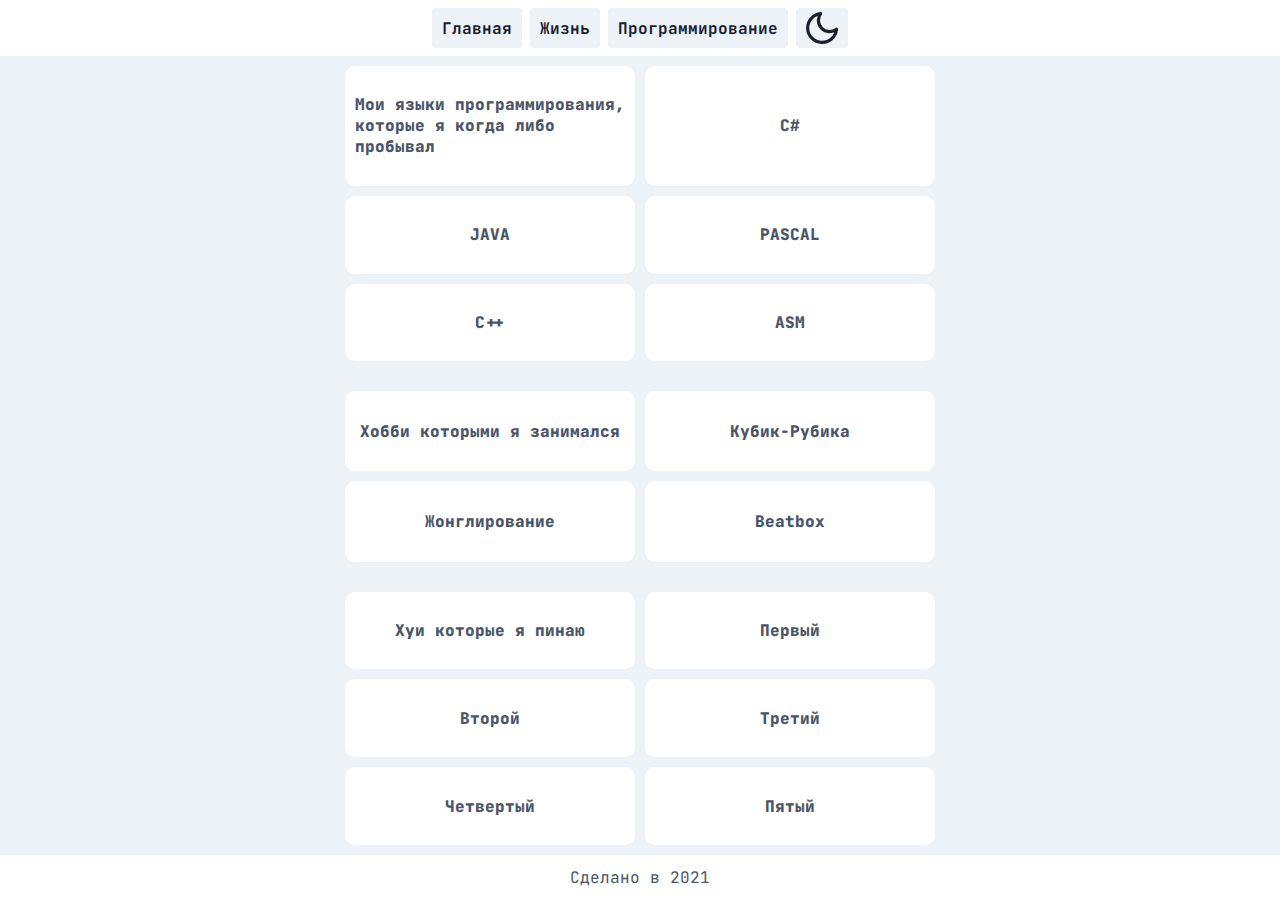
==== index.html @ dfa910d7 "Add files via upload" ====
<!DOCTYPE html>
<html lang="ru" data-theme="light">
<head>
	<meta charset="UTF-8">
	<meta name="viewport" content="width=device-width, initial-scale=1.0">
	<meta name="color-scheme" content="dark light">
	<link rel="stylesheet" href="css/style.css">
	<link rel="stylesheet" href="css/light.css">
	<link rel="stylesheet" href="css/dark.css">
	<title>Обо мне</title>
	<script type="text/javascript" src="js/script.js"></script>
</head>
<body>
	<header>
		<nav>
			<a href="index.html">Главная</a>
			<a href="">Жизнь</a>
			<a href="">Программирование</a>
			<button id="theme-switcher">
				<svg xmlns="http://www.w3.org/2000/svg" viewBox="0 0 19.96 19.96" fill="none" stroke="#000" stroke-linecap="round" stroke-linejoin="round" stroke-width="2"><title>moon</title><path d="M19,10.79A9,9,0,1,1,9.17,1,7,7,0,0,0,19,10.79Z" transform="translate(0)"/></svg>
			</button>
		</nav>
	</header>
	<main>
		<section class="post">
			<div class="lang">
				<p>Мои языки программирования, которые я когда либо пробывал</p>
			</div>
			<div class="lang">
				<p>C#</p>
			</div>
			<div class="lang">
				<p>JAVA</p>
			</div>
			<div class="lang">
				<p>PASCAL</p>
			</div>
			<div class="lang">
				<p>C++</p>
			</div>
			<div class="lang">
				<p>ASM</p>
			</div>
		</section>
		<section class="post">
			<div class="lang">
				<p>Хобби которыми я занимался</p>
			</div>
			<div class="lang">
				<p>Кубик-Рубика</p>
			</div>
			<div class="lang">
				<p>Жонглирование</p>
			</div>
			<div class="lang">
				<p>Beatbox</p>
			</div>
		</section>
		<section class="post">
			<div class="lang">
				<p>Хуи которые я пинаю</p>
			</div>
			<div class="lang">
				<p>Первый</p>
			</div>
			<div class="lang">
				<p>Второй</p>
			</div>
			<div class="lang">
				<p>Третий</p>
			</div>
			<div class="lang">
				<p>Четвертый</p>
			</div>
			<div class="lang">
				<p>Пятый</p>
			</div>
		</section>
	</main>
	<footer>
		<span>Сделано в 2021</span>
	</footer>
</body>
</html>
---- css/style.css ----
@font-face {
 font-family: "JetBrainsMono Regular";
 src: url("../fonts/JetBrainsMono-Regular.ttf") format("truetype");
 font-style: normal;
}
@font-face {
 font-family: "JetBrainsMono Bold";
 src: url("../fonts/JetBrainsMono-Bold.ttf") format("truetype");
 font-style: normal;
}
@font-face {
 font-family: "JetBrainsMono-ExtraBold";
 src: url("../fonts/JetBrainsMono-ExtraBold.ttf") format("truetype");
 font-style: normal;
}
:root{
	--size-rounded-control: 0.25rem;
	--font-standard: "JetBrainsMono Regular";
	--font-bold: "JetBrainsMono Bold";
	--color-brand: #5da545;
}
html{
	height: 100vh;
}
body{
	height: 100vh;
	display: flex;
	flex-direction: column;
	padding: 0px;
	margin: 0px;
	color: var(--text-color);
	font-family: var(--font-standard);
}
header{
	height: 2.5em;
	padding: 0.5em;
	display: flex;
	justify-content: center;
	align-items: center;
	background-color: var(--bg-raised-color);
}
nav{
	height: 100%;
	display: flex;
	justify-content: center;
	gap: 0.5em;
}
nav a{
	padding: 10px;
	display: flex;
	align-items: center;
	background-color: var(--bg-button-color);
	text-decoration: none;
	font-family: var(--font-bold);
	color: var(--text-button-color);
	border-radius: var(--size-rounded-control);
}
nav button{
	display: flex;
	align-items: center;
	height: 100%;
	margin: 0;
	padding: 0;
	background-color: var(--bg-button-color);
	border: none;
	border-radius: var(--size-rounded-control);
}
nav a:hover{
	color: var(--color-brand);
}
#theme-switcher svg{
	height: 80%;
	padding: 10px;
	stroke: var(--text-button-color);
}
#theme-switcher svg:hover{
	stroke: var(--color-brand);
	fill: var(--color-brand);
}
nav button:hover{
	cursor: pointer;
}
main{
	background-color: var(--bg-color);
	flex-grow: 1;
	display: grid;
	padding: 10px;
	grid-gap: 30px;
	justify-content: center;
	grid-template-columns: repeat(auto-fill, 1fr);
}
main .post{
	display: grid;
	grid-template-columns: repeat(auto-fill, minmax(200px, 1fr));
	grid-gap: 10px;
}
main .post .lang{
	display: flex;
	flex-direction: column;
	justify-content: center;
	align-items: center;
	border-radius: 10px;
	background: var(--bg-raised-color);
	padding: 10px;
}
main .post .lang p{
	color: var(--text-color);
	font-family: "JetBrainsMono-ExtraBold";
	font-size: 1em;
	
}
main .post .lang:first-child{
	color: var(--text-color);
	font-size: 1em;
}
footer{
	background-color: var(--bg-raised-color);
	height: 5vh;
	display: flex;
	justify-content: center;
	align-items: center;
}
---- css/light.css ----
[data-theme="light"]{
	--bg-color: #edf2f7;
	--bg-raised-color: #ffffff;
	--bg-button-color: var(--bg-color);
	--text-color: #4a5568;
	--text-dark-color: #1a202c;
	--text-button-color: var(--text-dark-color);
}
---- css/dark.css ----
[data-theme="dark"]{
	--bg-color: #171719;
	--bg-raised-color: #222224;
	--bg-button-color: #343438;
	--text-color: #cecece;
	--text-dark-color: #fbf8ec;
	--text-button-color: var(--text-color);
}
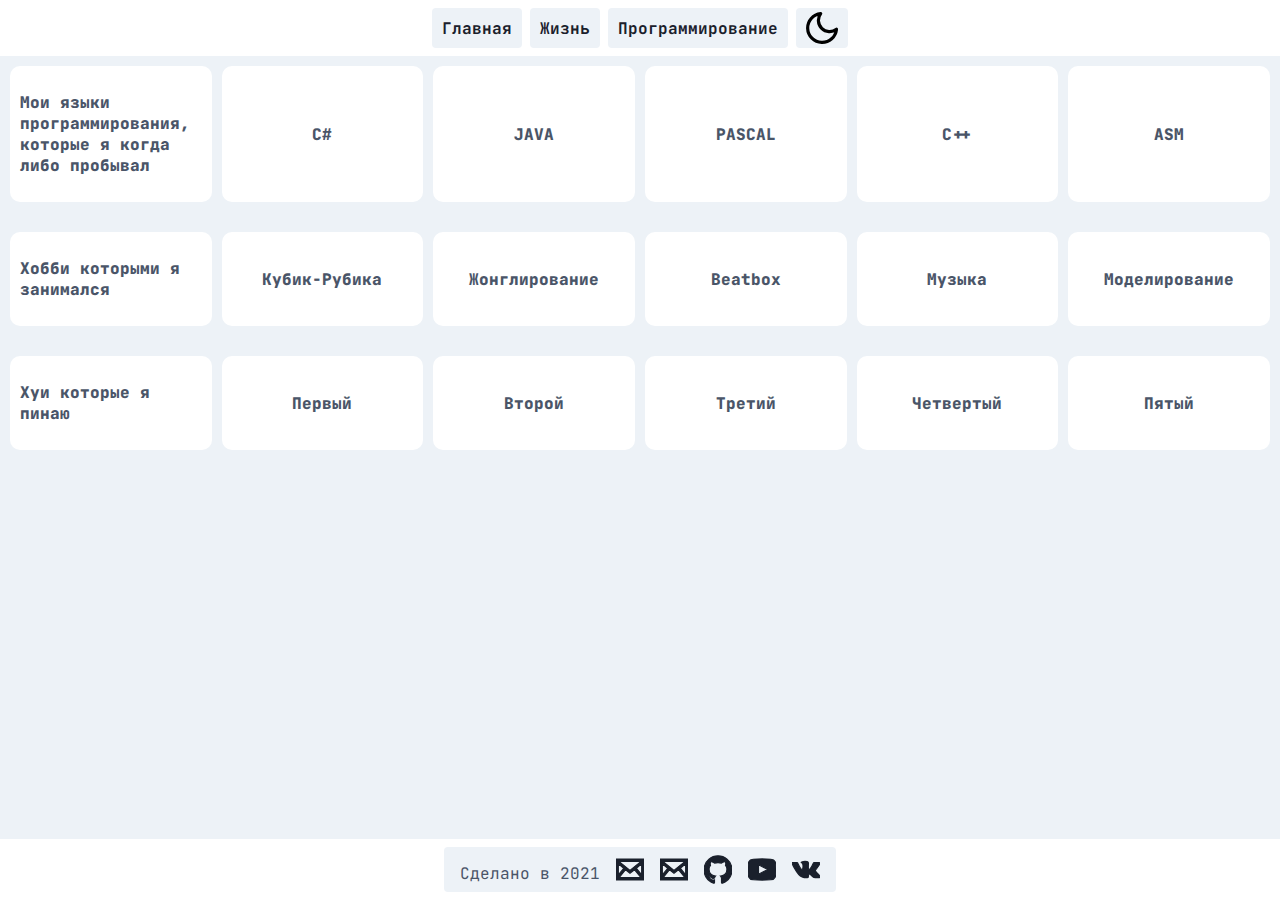
==== commit 8aea2cf1: "Add files via upload" ====
--- a/index.html
+++ b/index.html
@@ -9,6 +9,22 @@
 	<link rel="stylesheet" href="css/dark.css">
 	<title>Обо мне</title>
 	<script type="text/javascript" src="js/script.js"></script>
+	<svg xmlns="http://www.w3.org/2000/svg" style="display: none;">
+		<defs>
+			<svg id="emailsvgicon" viewBox="0 0 24 24" stroke="currentColor">
+				<path class="child" d="M0 3v18h24v-18h-24zm6.623 7.929l-4.623 5.712v-9.458l4.623 3.746zm-4.141-5.929h19.035l-9.517 7.713-9.518-7.713zm5.694 7.188l3.824 3.099 3.83-3.104 5.612 6.817h-18.779l5.513-6.812zm9.208-1.264l4.616-3.741v9.348l-4.616-5.607z"/>
+			</svg>
+			<svg id="githubsvgicon" viewBox="0 0 24 23.41" stroke="currentColor">
+				<path class="child" d="M12,0A12,12,0,0,0,8.21,23.39c.6.11.79-.26.79-.58V20.58c-3.34.72-4-1.42-4-1.42A3.19,3.19,0,0,0,3.63,17.4c-1.08-.74.09-.72.09-.72a2.52,2.52,0,0,1,1.84,1.23,2.54,2.54,0,0,0,3.49,1,2.53,2.53,0,0,1,.76-1.6C7.15,17,4.34,16,4.34,11.37A4.63,4.63,0,0,1,5.58,8.15,4.28,4.28,0,0,1,5.7,5s1-.32,3.3,1.23a11.49,11.49,0,0,1,3-.41,11.63,11.63,0,0,1,3,.41C17.3,4.66,18.3,5,18.3,5a4.23,4.23,0,0,1,.12,3.17,4.63,4.63,0,0,1,1.24,3.22c0,4.61-2.81,5.63-5.48,5.93A2.86,2.86,0,0,1,15,19.52v3.29c0,.32.19.69.8.58A12,12,0,0,0,12,0Z"/>
+			</svg>
+			<svg id="youtubesvgicon" viewBox="0 0 24 24" stroke="currentColor">
+				<path class="child" d="M19.61,3.18C16,2.94,8,2.94,4.39,3.18.49,3.45,0,5.8,0,12s.48,8.55,4.39,8.82c3.6.24,11.62.24,15.22,0C23.51,20.55,24,18.2,24,12S23.52,3.45,19.61,3.18ZM9,16V8l8,4Z"/>
+			</svg>
+			<svg id="vksvgicon" viewBox="0 0 24 24" stroke="currentColor">
+				<path class="child" d="M13.16,19a.79.79,0,0,0,.85-.91c0-1.92.72-2.95,2.06-1.61C17.56,18,17.87,19,19.67,19h3.21c.8,0,1.12-.26,1.12-.66,0-.87-1.42-2.39-2.62-3.51-1.69-1.56-1.77-1.6-.32-3.48C22.86,9,25.22,6,23.14,6h-4c-.77,0-.82.44-1.1,1.08-1,2.35-2.88,5.39-3.6,4.93S14,9.6,14.1,6.74c0-.75,0-1.27-1.14-1.54A8.36,8.36,0,0,0,11.15,5c-2.28,0-3.84,1-3,1.12,1.57.29,1.42,3.69,1.05,5.16-.64,2.55-3-2-4-4.31C5,6.43,4.9,6,4,6H.79C.29,6,0,6.16,0,6.52c0,.6,3,6.72,5.79,9.77S11.27,19,13.16,19Z"/>
+			</svg>
+		</defs>
+	</svg>
 </head>
 <body>
 	<header>
@@ -17,68 +33,101 @@
 			<a href="">Жизнь</a>
 			<a href="">Программирование</a>
 			<button id="theme-switcher">
-				<svg xmlns="http://www.w3.org/2000/svg" viewBox="0 0 19.96 19.96" fill="none" stroke="#000" stroke-linecap="round" stroke-linejoin="round" stroke-width="2"><title>moon</title><path d="M19,10.79A9,9,0,1,1,9.17,1,7,7,0,0,0,19,10.79Z" transform="translate(0)"/></svg>
+				<svg xmlns="http://www.w3.org/2000/svg" viewBox="0 0 19.96 19.96" fill="none" stroke="currentColor" stroke-linecap="round" stroke-linejoin="round" stroke-width="2"><title>moon</title><path d="M19,10.79A9,9,0,1,1,9.17,1,7,7,0,0,0,19,10.79Z" transform="translate(0)"/></svg>
 			</button>
 		</nav>
 	</header>
 	<main>
 		<section class="post">
-			<div class="lang">
+			<div>
 				<p>Мои языки программирования, которые я когда либо пробывал</p>
 			</div>
-			<div class="lang">
+			<div>
 				<p>C#</p>
 			</div>
-			<div class="lang">
+			<div>
 				<p>JAVA</p>
 			</div>
-			<div class="lang">
+			<div>
 				<p>PASCAL</p>
 			</div>
-			<div class="lang">
+			<div>
 				<p>C++</p>
 			</div>
-			<div class="lang">
+			<div>
 				<p>ASM</p>
 			</div>
 		</section>
 		<section class="post">
-			<div class="lang">
+			<div>
 				<p>Хобби которыми я занимался</p>
 			</div>
-			<div class="lang">
+			<div>
 				<p>Кубик-Рубика</p>
 			</div>
-			<div class="lang">
+			<div>
 				<p>Жонглирование</p>
 			</div>
-			<div class="lang">
+			<div>
 				<p>Beatbox</p>
+			</div>
+			<div>
+				<p>Музыка</p>
+			</div>
+			<div>
+				<p>Моделирование</p>
 			</div>
 		</section>
 		<section class="post">
-			<div class="lang">
+			<div>
 				<p>Хуи которые я пинаю</p>
 			</div>
-			<div class="lang">
+			<div>
 				<p>Первый</p>
 			</div>
-			<div class="lang">
+			<div>
 				<p>Второй</p>
 			</div>
-			<div class="lang">
+			<div>
 				<p>Третий</p>
 			</div>
-			<div class="lang">
+			<div>
 				<p>Четвертый</p>
 			</div>
-			<div class="lang">
+			<div>
 				<p>Пятый</p>
 			</div>
 		</section>
 	</main>
 	<footer>
-		<span>Сделано в 2021</span>
+		<div class="social">
+			<div><p>Сделано в 2021</p></div>
+			<a href="mailto:dima.aldakimov@gmail.ru">
+				<svg class="emailsvg">
+					<use href="#emailsvgicon"></use>
+				</svg>
+			</a>
+			<a href="mailto:dima.aldakimov@yandex.ru">
+				<svg class="emailsvg">
+					<use href="#emailsvgicon"></use>
+				</svg>
+			</a>
+			<a href="https://github.com/fefemf10">
+				<svg class="githubsvg">
+					<use href="#githubsvgicon"></use>
+				</svg>
+			</a>
+			<a href="https://www.youtube.com/channel/UCoAZ5GSw2wYIrMcOcb4-dIQ">
+				<svg class="youtubesvg">
+					<use href="#youtubesvgicon"></use>
+				</svg>
+			</a>
+			<a href="https://vk.com/fefemf10">
+				<svg class="vksvg">
+					<use href="#vksvgicon"></use>
+				</svg>
+			</a>
+		</div>
 	</footer>
 </body>
-</html>+</html>
--- a/css/style.css
+++ b/css/style.css
@@ -71,10 +71,10 @@
 #theme-switcher svg{
 	height: 80%;
 	padding: 10px;
-	stroke: var(--text-button-color);
+	color: var(--text-button-color);
 }
 #theme-switcher svg:hover{
-	stroke: var(--color-brand);
+	color: var(--color-brand);
 	fill: var(--color-brand);
 }
 nav button:hover{
@@ -86,15 +86,16 @@
 	display: grid;
 	padding: 10px;
 	grid-gap: 30px;
-	justify-content: center;
+	align-content: flex-start;
 	grid-template-columns: repeat(auto-fill, 1fr);
 }
 main .post{
 	display: grid;
 	grid-template-columns: repeat(auto-fill, minmax(200px, 1fr));
+	grid-template-rows: repeat(auto-fill, minmax(10vh, 1fr));
 	grid-gap: 10px;
 }
-main .post .lang{
+main .post div{
 	display: flex;
 	flex-direction: column;
 	justify-content: center;
@@ -103,20 +104,46 @@
 	background: var(--bg-raised-color);
 	padding: 10px;
 }
-main .post .lang p{
+main .post div p{
 	color: var(--text-color);
 	font-family: "JetBrainsMono-ExtraBold";
 	font-size: 1em;
 	
 }
-main .post .lang:first-child{
+main .post div:first-child{
 	color: var(--text-color);
 	font-size: 1em;
 }
 footer{
 	background-color: var(--bg-raised-color);
 	height: 5vh;
+	padding: 0.5em;
 	display: flex;
 	justify-content: center;
 	align-items: center;
+	gap: 1em;
+}
+footer .social{
+	border-radius: var(--size-rounded-control);
+	background-color: var(--bg-button-color);
+	display: flex;
+	padding: 0 1em;
+	gap: 1em;
+	height: 100%;
+	justify-content: center;
+}
+footer .social a{
+	height: 100%;
+	display: flex;
+}
+footer .social a svg{
+	display: flex;
+	width: 28px;
+	justify-content: center;
+	color: var(--text-button-color);
+	fill: var(--text-button-color);
+}
+footer .social a svg:hover{
+	color: var(--color-brand);
+	fill: var(--color-brand);
 }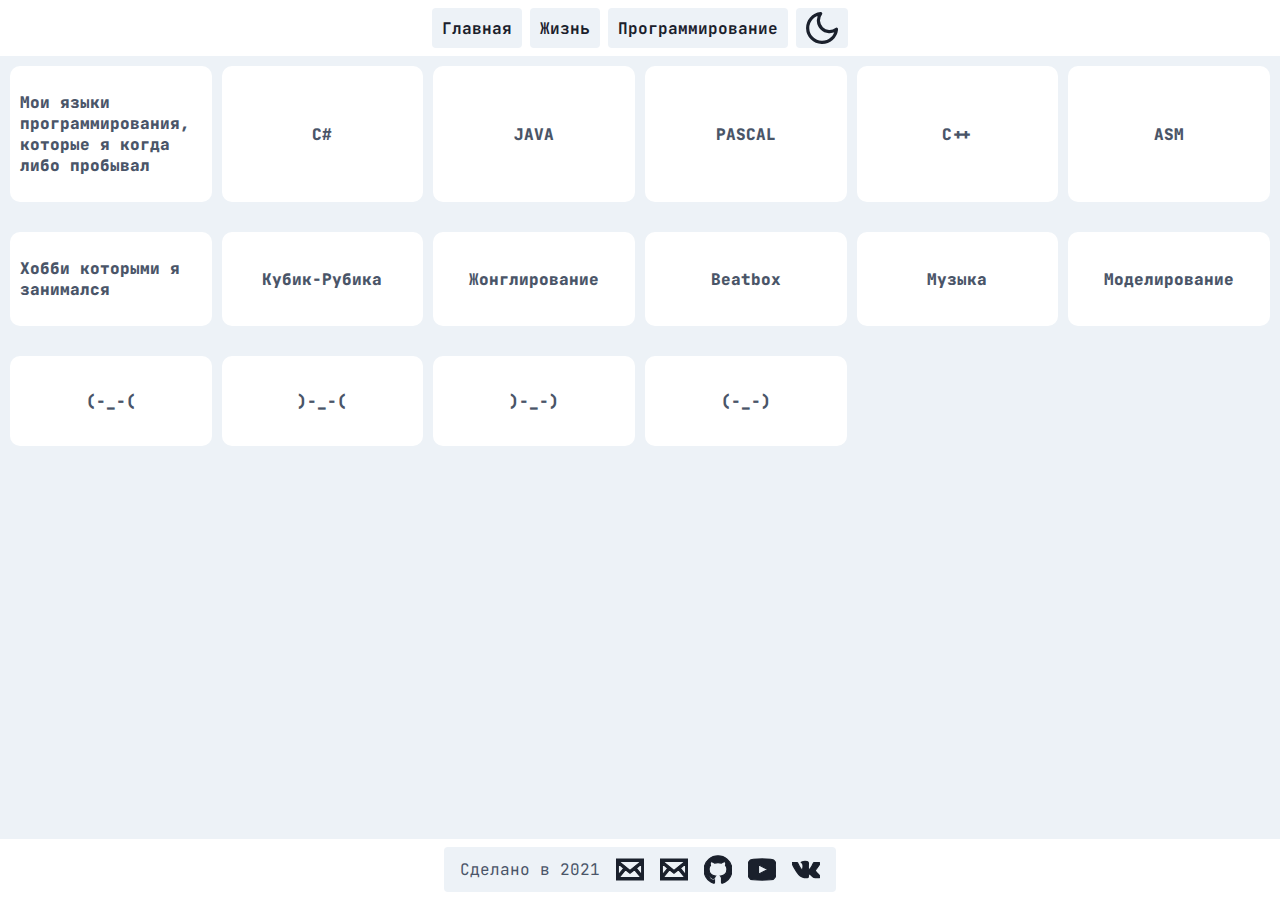
==== commit 87294c34: "a" ====
--- a/index.html
+++ b/index.html
@@ -33,7 +33,6 @@
 			<a href="">Жизнь</a>
 			<a href="">Программирование</a>
 			<button id="theme-switcher">
-				<svg xmlns="http://www.w3.org/2000/svg" viewBox="0 0 19.96 19.96" fill="none" stroke="currentColor" stroke-linecap="round" stroke-linejoin="round" stroke-width="2"><title>moon</title><path d="M19,10.79A9,9,0,1,1,9.17,1,7,7,0,0,0,19,10.79Z" transform="translate(0)"/></svg>
 			</button>
 		</nav>
 	</header>
@@ -80,22 +79,16 @@
 		</section>
 		<section class="post">
 			<div>
-				<p>Хуи которые я пинаю</p>
+				<p>(-_-(</p>
 			</div>
 			<div>
-				<p>Первый</p>
+				<p>)-_-(</p>
 			</div>
 			<div>
-				<p>Второй</p>
+				<p>)-_-)</p>
 			</div>
 			<div>
-				<p>Третий</p>
-			</div>
-			<div>
-				<p>Четвертый</p>
-			</div>
-			<div>
-				<p>Пятый</p>
+				<p>(-_-)</p>
 			</div>
 		</section>
 	</main>
--- a/css/style.css
+++ b/css/style.css
@@ -131,15 +131,14 @@
 	gap: 1em;
 	height: 100%;
 	justify-content: center;
+	align-items: center;
 }
 footer .social a{
 	height: 100%;
 	display: flex;
 }
 footer .social a svg{
-	display: flex;
 	width: 28px;
-	justify-content: center;
 	color: var(--text-button-color);
 	fill: var(--text-button-color);
 }
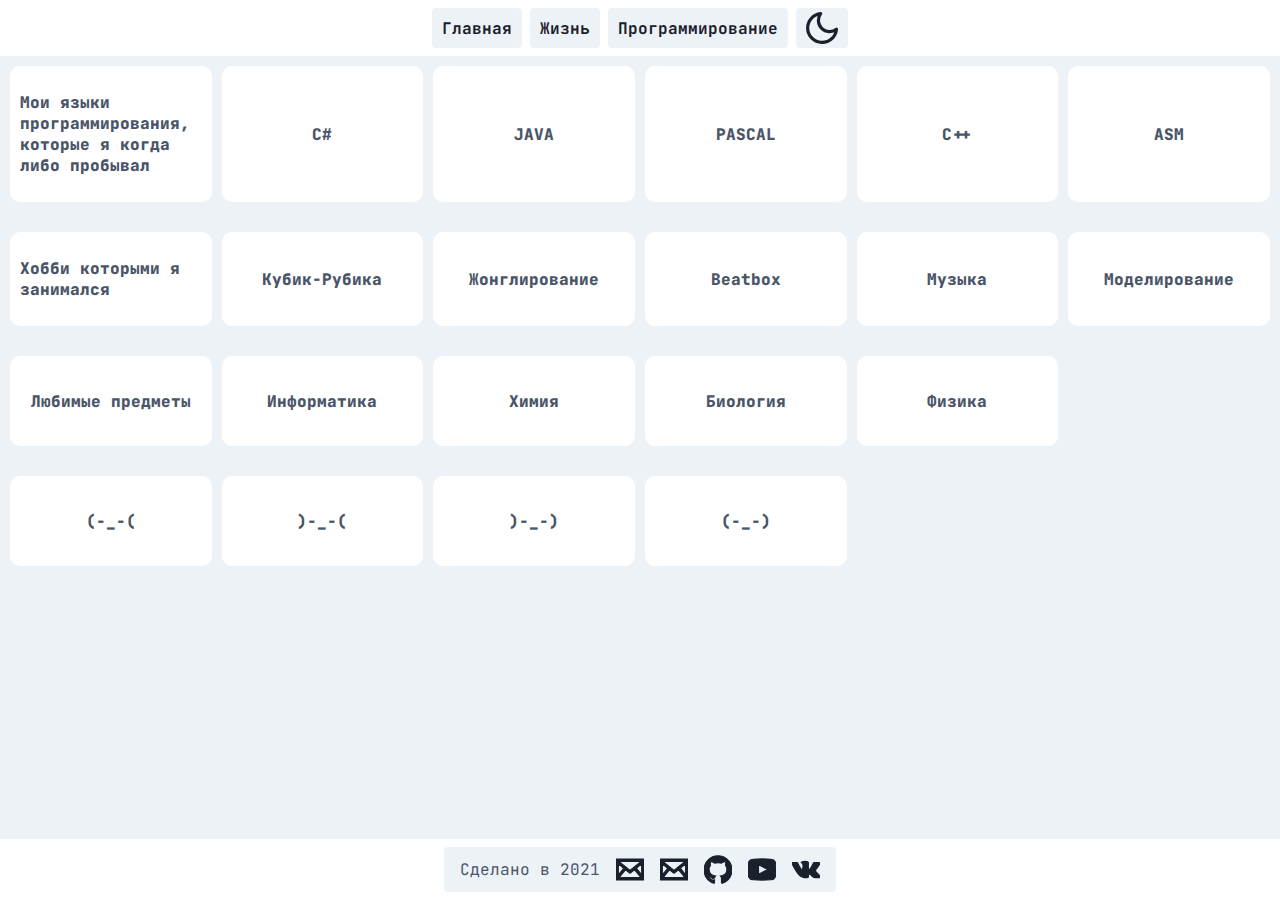
==== commit c707cf9b: "add love lesson" ====
--- a/index.html
+++ b/index.html
@@ -30,14 +30,14 @@
 	<header>
 		<nav>
 			<a href="index.html">Главная</a>
-			<a href="">Жизнь</a>
+			<a href="life.html">Жизнь</a>
 			<a href="">Программирование</a>
 			<button id="theme-switcher">
 			</button>
 		</nav>
 	</header>
-	<main>
-		<section class="post">
+	<main class="main">
+		<section class="mainpost">
 			<div>
 				<p>Мои языки программирования, которые я когда либо пробывал</p>
 			</div>
@@ -57,7 +57,7 @@
 				<p>ASM</p>
 			</div>
 		</section>
-		<section class="post">
+		<section class="mainpost">
 			<div>
 				<p>Хобби которыми я занимался</p>
 			</div>
@@ -77,7 +77,24 @@
 				<p>Моделирование</p>
 			</div>
 		</section>
-		<section class="post">
+		<section class="mainpost">
+			<div>
+				<p>Любимые предметы</p>
+			</div>
+			<div>
+				<p>Информатика</p>
+			</div>
+			<div>
+				<p>Химия</p>
+			</div>
+			<div>
+				<p>Биология</p>
+			</div>
+			<div>
+				<p>Физика</p>
+			</div>
+		</section>
+		<section class="mainpost">
 			<div>
 				<p>(-_-(</p>
 			</div>
@@ -123,4 +140,4 @@
 		</div>
 	</footer>
 </body>
-</html>
+</html>--- a/css/style.css
+++ b/css/style.css
@@ -83,19 +83,22 @@
 main{
 	background-color: var(--bg-color);
 	flex-grow: 1;
+	padding: 10px;
+}
+.main{
 	display: grid;
-	padding: 10px;
+	
 	grid-gap: 30px;
 	align-content: flex-start;
 	grid-template-columns: repeat(auto-fill, 1fr);
 }
-main .post{
+main .mainpost{
 	display: grid;
 	grid-template-columns: repeat(auto-fill, minmax(200px, 1fr));
 	grid-template-rows: repeat(auto-fill, minmax(10vh, 1fr));
 	grid-gap: 10px;
 }
-main .post div{
+main .mainpost div{
 	display: flex;
 	flex-direction: column;
 	justify-content: center;
@@ -104,16 +107,40 @@
 	background: var(--bg-raised-color);
 	padding: 10px;
 }
-main .post div p{
+main .mainpost div p{
 	color: var(--text-color);
 	font-family: "JetBrainsMono-ExtraBold";
 	font-size: 1em;
 	
 }
-main .post div:first-child{
+main .mainpost div:first-child{
 	color: var(--text-color);
 	font-size: 1em;
 }
+.life{
+	display: flex;
+	flex-direction: column;
+	align-items: center;
+	gap: 1em;
+}
+main .lifepost h3{
+	margin: 0;
+	padding: 0;
+}
+main .lifepost{
+	margin: 0 20%;
+	text-align: center;
+	padding: 1em;
+	border-radius: 10px;
+	display: flex;
+	flex-direction: column;
+	align-items: center;
+	background-color: var(--bg-raised-color);
+}
+
+
+
+
 footer{
 	background-color: var(--bg-raised-color);
 	height: 5vh;
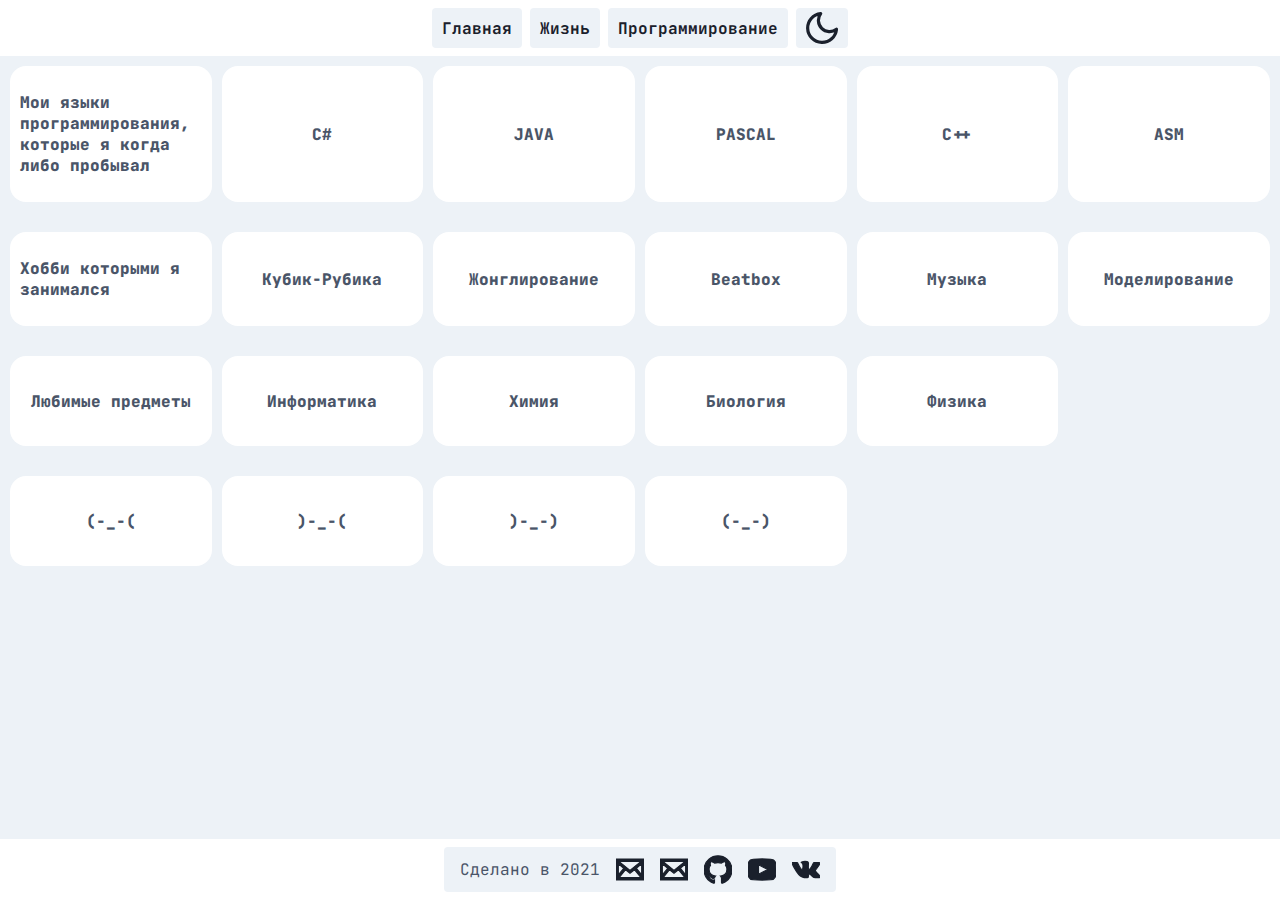
==== commit a27f8c27: "add more info programming" ====
--- a/index.html
+++ b/index.html
@@ -31,7 +31,7 @@
 		<nav>
 			<a href="index.html">Главная</a>
 			<a href="life.html">Жизнь</a>
-			<a href="">Программирование</a>
+			<a href="programming.html">Программирование</a>
 			<button id="theme-switcher">
 			</button>
 		</nav>
--- a/css/style.css
+++ b/css/style.css
@@ -87,7 +87,6 @@
 }
 .main{
 	display: grid;
-	
 	grid-gap: 30px;
 	align-content: flex-start;
 	grid-template-columns: repeat(auto-fill, 1fr);
@@ -103,7 +102,7 @@
 	flex-direction: column;
 	justify-content: center;
 	align-items: center;
-	border-radius: 10px;
+	border-radius: 1em;
 	background: var(--bg-raised-color);
 	padding: 10px;
 }
@@ -131,15 +130,30 @@
 	margin: 0 20%;
 	text-align: center;
 	padding: 1em;
-	border-radius: 10px;
+	border-radius: 1em;
 	display: flex;
 	flex-direction: column;
 	align-items: center;
 	background-color: var(--bg-raised-color);
 }
 
+.programming{
+	display: grid;
+	grid-template-columns: 1fr 1fr;
+	grid-gap: 1em;
+}
 
+main .progpost h3{
+	margin: 0;
+	padding: 0;
+}
 
+main .progpost{
+	text-align: center;
+	padding: 1em;
+	border-radius: 1em;
+	background-color: var(--bg-raised-color);
+}
 
 footer{
 	background-color: var(--bg-raised-color);
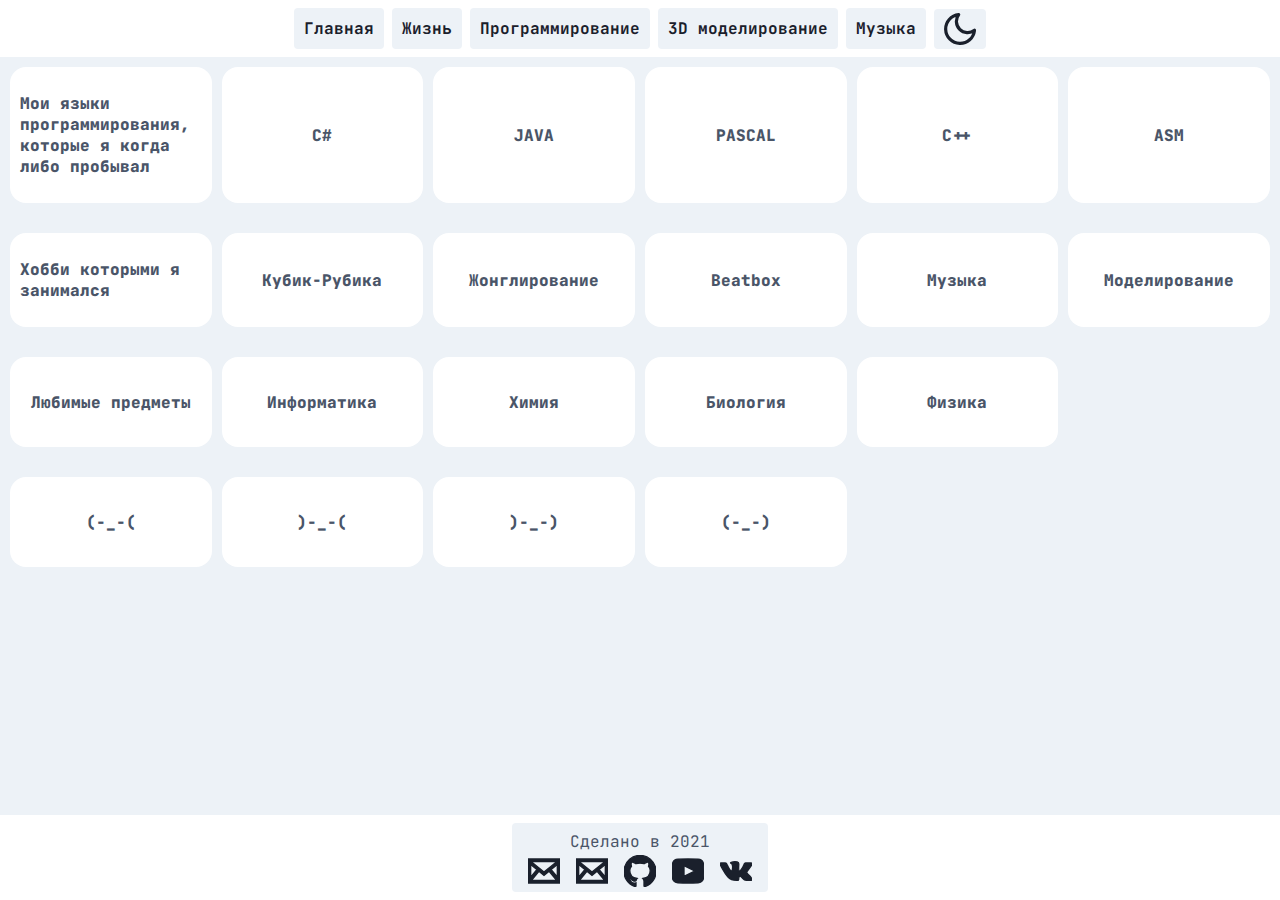
==== commit ad8e229e: "update" ====
--- a/index.html
+++ b/index.html
@@ -32,6 +32,8 @@
 			<a href="index.html">Главная</a>
 			<a href="life.html">Жизнь</a>
 			<a href="programming.html">Программирование</a>
+			<a href="3dmodeling.html">3D моделирование</a>
+			<a href="music.html">Музыка</a>
 			<button id="theme-switcher">
 			</button>
 		</nav>
@@ -112,6 +114,7 @@
 	<footer>
 		<div class="social">
 			<div><p>Сделано в 2021</p></div>
+			<div class="socialbtn">
 			<a href="mailto:dima.aldakimov@gmail.ru">
 				<svg class="emailsvg">
 					<use href="#emailsvgicon"></use>
@@ -137,6 +140,7 @@
 					<use href="#vksvgicon"></use>
 				</svg>
 			</a>
+			</div>
 		</div>
 	</footer>
 </body>
--- a/css/style.css
+++ b/css/style.css
@@ -32,7 +32,6 @@
 	font-family: var(--font-standard);
 }
 header{
-	height: 2.5em;
 	padding: 0.5em;
 	display: flex;
 	justify-content: center;
@@ -42,7 +41,9 @@
 nav{
 	height: 100%;
 	display: flex;
-	justify-content: center;
+	flex-wrap: wrap;
+	justify-content: center;
+	align-items: center;
 	gap: 0.5em;
 }
 nav a{
@@ -58,7 +59,7 @@
 nav button{
 	display: flex;
 	align-items: center;
-	height: 100%;
+	height: 3em;
 	margin: 0;
 	padding: 0;
 	background-color: var(--bg-button-color);
@@ -138,14 +139,21 @@
 }
 
 .programming{
-	display: grid;
-	grid-template-columns: 1fr 1fr;
-	grid-gap: 1em;
+	display: flex;
+	flex-direction: column;
+	gap: 1em;
 }
 
 main .progpost h3{
 	margin: 0;
 	padding: 0;
+}
+
+@media screen and (min-width: 800px){
+	main .progpost{
+	margin: 0 12.5%;
+	max-width: 75%;
+}
 }
 
 main .progpost{
@@ -154,36 +162,65 @@
 	border-radius: 1em;
 	background-color: var(--bg-raised-color);
 }
-
+.modeling{
+	display: flex;
+	justify-self: center;
+	align-items: flex-start;
+}
+main .secmodeling{
+	width: 100%;
+	display: flex;
+	gap: 30px;
+	flex-wrap: wrap;
+	justify-content: center;
+}
+main .secmodeling img{
+	height: 100%;
+	width: 100%;
+}
+main .secmodeling a{
+	height: 20vh;
+}
+main .secmusic{
+	width: 100%;
+	display: flex;
+	gap: 1em;
+	flex-wrap: wrap;
+	justify-content: center;
+}
 footer{
 	background-color: var(--bg-raised-color);
-	height: 5vh;
-	padding: 0.5em;
-	display: flex;
-	justify-content: center;
-	align-items: center;
-	gap: 1em;
+	display: flex;
+	justify-content: center;
+	gap: 4em;
 }
 footer .social{
 	border-radius: var(--size-rounded-control);
 	background-color: var(--bg-button-color);
 	display: flex;
+	justify-content: center;
+	flex-direction: column;
+	align-items: center;
 	padding: 0 1em;
+	margin: 0.5em 0;
+}
+footer .social div p{
+	height: 1em;
+	padding: 0.5em 0;
+	margin: 0;
+}
+footer .socialbtn{
+	display: flex;
 	gap: 1em;
 	height: 100%;
-	justify-content: center;
-	align-items: center;
-}
-footer .social a{
-	height: 100%;
-	display: flex;
-}
-footer .social a svg{
-	width: 28px;
+}
+footer .socialbtn a svg{
+	width: 2em;
+	height: 2em;
 	color: var(--text-button-color);
 	fill: var(--text-button-color);
 }
-footer .social a svg:hover{
+footer .socialbtn a svg:hover{
 	color: var(--color-brand);
 	fill: var(--color-brand);
 }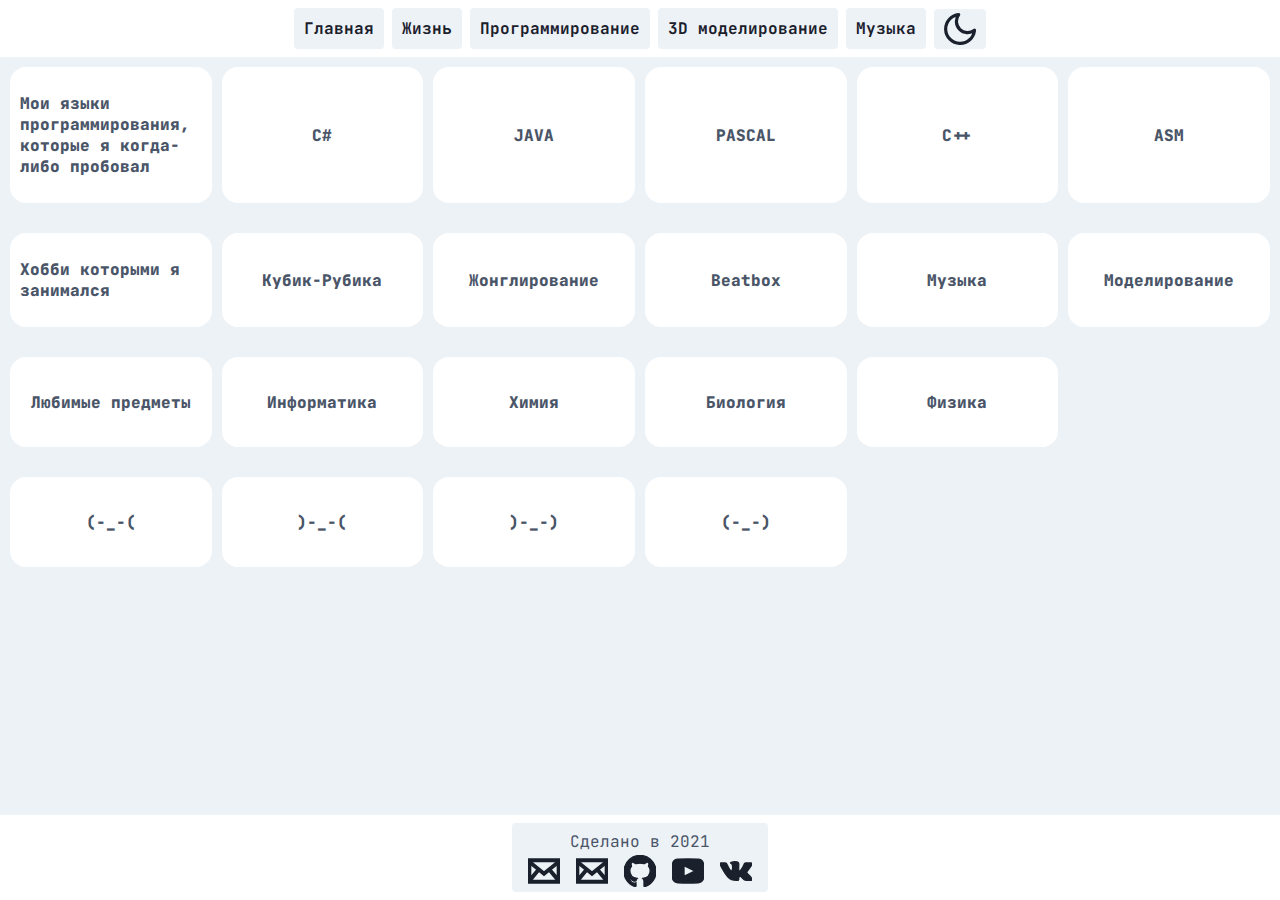
==== commit 97be6284: "fix orthography" ====
--- a/index.html
+++ b/index.html
@@ -41,7 +41,7 @@
 	<main class="main">
 		<section class="mainpost">
 			<div>
-				<p>Мои языки программирования, которые я когда либо пробывал</p>
+				<p>Мои языки программирования, которые я когда-либо пробовал</p>
 			</div>
 			<div>
 				<p>C#</p>
@@ -144,4 +144,4 @@
 		</div>
 	</footer>
 </body>
-</html>+</html>
